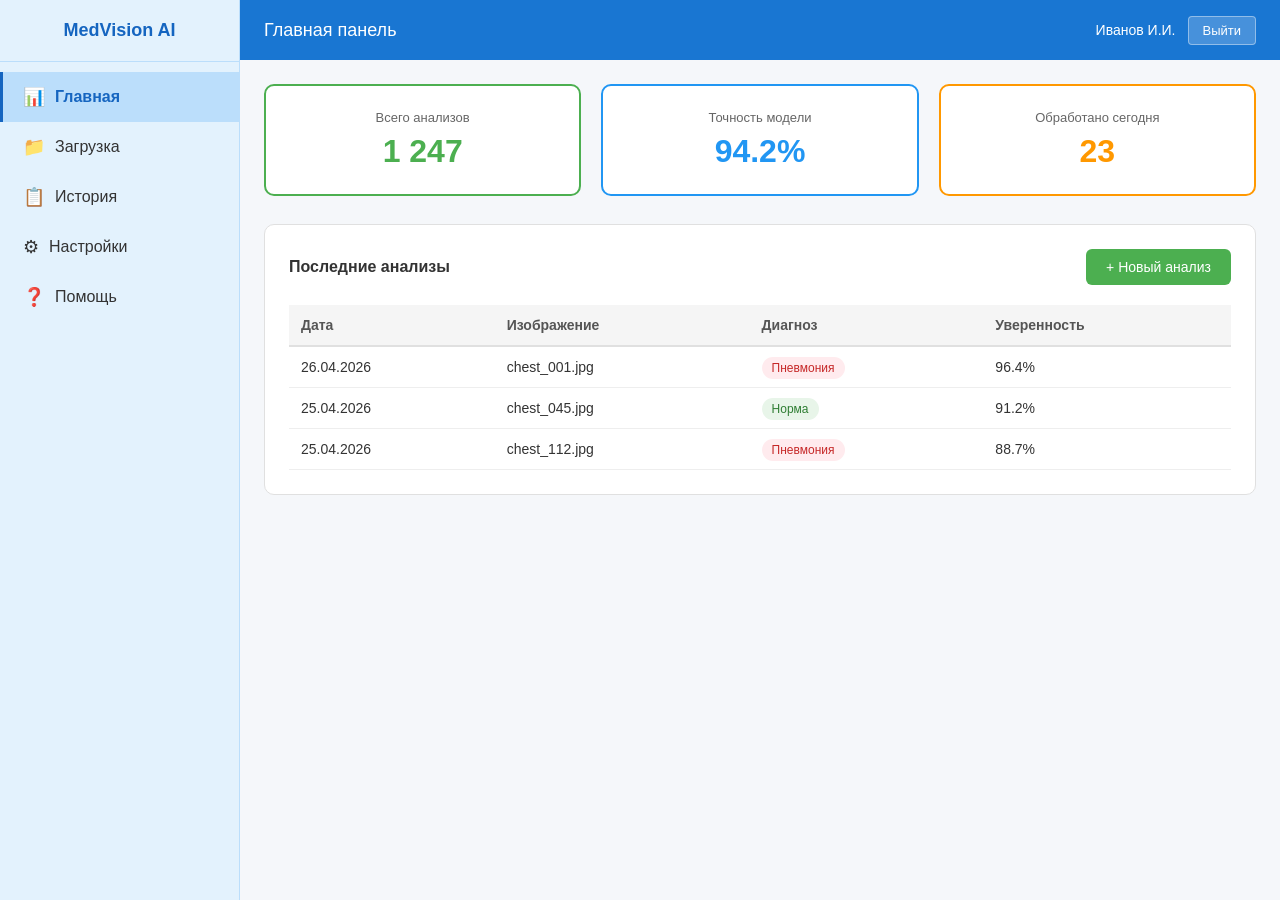
==== medpractice/index.html @ 5f72c144 "first commit" ====
<!DOCTYPE html>
<html lang="ru">
<head>
    <meta charset="UTF-8">
    <meta name="viewport" content="width=device-width, initial-scale=1.0">
    <title>MedVision AI — Классификация рентген-снимков</title>
    <link rel="stylesheet" href="style.css">
</head>
<body>
    <div class="app">
        <!-- Боковое меню -->
        <aside class="sidebar">
            <div class="logo">MedVision AI</div>
            <nav class="nav">
                <a href="#" class="nav-item active" data-screen="dashboard">
                    <span class="icon">📊</span> Главная
                </a>
                <a href="#" class="nav-item" data-screen="upload">
                    <span class="icon">📁</span> Загрузка
                </a>
                <a href="#" class="nav-item" data-screen="history">
                    <span class="icon">📋</span> История
                </a>
                <a href="#" class="nav-item" data-screen="settings">
                    <span class="icon">⚙</span> Настройки
                </a>
                <a href="#" class="nav-item" data-screen="help">
                    <span class="icon">❓</span> Помощь
                </a>
            </nav>
        </aside>

        <!-- Основной контент -->
        <main class="main">
            <!-- Шапка -->
            <header class="header">
                <h1 id="page-title">Главная панель</h1>
                <div class="user-menu">
                    <span>Иванов И.И.</span>
                    <button class="btn-logout">Выйти</button>
                </div>
            </header>

            <!-- Экраны -->
            <div class="content">
                
                <!-- ЭКРАН 1: ГЛАВНАЯ -->
                <div class="screen active" id="screen-dashboard">
                    <div class="stats-grid">
                        <div class="stat-card green">
                            <div class="stat-label">Всего анализов</div>
                            <div class="stat-value">1 247</div>
                        </div>
                        <div class="stat-card blue">
                            <div class="stat-label">Точность модели</div>
                            <div class="stat-value">94.2%</div>
                        </div>
                        <div class="stat-card orange">
                            <div class="stat-label">Обработано сегодня</div>
                            <div class="stat-value">23</div>
                        </div>
                    </div>

                    <div class="section">
                        <div class="section-header">
                            <h2>Последние анализы</h2>
                            <button class="btn btn-primary" onclick="showScreen('upload')">+ Новый анализ</button>
                        </div>
                        <table class="data-table">
                            <thead>
                                <tr>
                                    <th>Дата</th>
                                    <th>Изображение</th>
                                    <th>Диагноз</th>
                                    <th>Уверенность</th>
                                </tr>
                            </thead>
                            <tbody>
                                <tr>
                                    <td>26.04.2026</td>
                                    <td>chest_001.jpg</td>
                                    <td><span class="badge red">Пневмония</span></td>
                                    <td>96.4%</td>
                                </tr>
                                <tr>
                                    <td>25.04.2026</td>
                                    <td>chest_045.jpg</td>
                                    <td><span class="badge green">Норма</span></td>
                                    <td>91.2%</td>
                                </tr>
                                <tr>
                                    <td>25.04.2026</td>
                                    <td>chest_112.jpg</td>
                                    <td><span class="badge red">Пневмония</span></td>
                                    <td>88.7%</td>
                                </tr>
                            </tbody>
                        </table>
                    </div>
                </div>

                <!-- ЭКРАН 2: ЗАГРУЗКА -->
                <div class="screen" id="screen-upload">
                    <div class="upload-zone" id="upload-zone">
                        <div class="upload-icon">📤</div>
                        <div class="upload-text">Перетащите сюда изображение</div>
                        <div class="upload-subtext">или нажмите для выбора файла</div>
                        <div class="upload-formats">Поддерживаемые форматы: PNG, JPEG, DICOM</div>
                        <input type="file" id="file-input" accept=".png,.jpg,.jpeg,.dcm" hidden>
                    </div>

                    <div class="file-info" id="file-info" style="display: none;">
                        <h3>Выбранный файл:</h3>
                        <div class="file-name" id="file-name">—</div>
                        <div class="file-meta" id="file-meta">—</div>
                        <div class="progress-bar">
                            <div class="progress-fill" id="progress-fill" style="width: 0%"></div>
                            <span class="progress-text" id="progress-text">Загрузка... 0%</span>
                        </div>
                    </div>

                    <div class="actions" id="upload-actions" style="display: none;">
                        <button class="btn btn-primary" onclick="analyze()">Анализировать</button>
                        <button class="btn btn-secondary" onclick="resetUpload()">Отмена</button>
                    </div>
                </div>

                <!-- ЭКРАН 3: РЕЗУЛЬТАТЫ -->
                <div class="screen" id="screen-results">
                    <div class="results-grid">
                        <div class="image-preview">
                            <div class="preview-label">Исходное изображение</div>
                            <div class="preview-box">
                                <div class="placeholder-img">🖼</div>
                                <span>chest_xray_001.png</span>
                            </div>
                        </div>
                        <div class="image-preview">
                            <div class="preview-label">Grad-CAM Heatmap</div>
                            <div class="preview-box heatmap">
                                <div class="placeholder-img">🔥</div>
                                <span>Область внимания модели</span>
                            </div>
                        </div>
                    </div>

                    <div class="results-panel">
                        <h3>Результаты классификации</h3>
                        <div class="result-item">
                            <span class="result-label">Пневмония</span>
                            <span class="result-value red">96.4%</span>
                            <div class="result-bar"><div class="result-fill red" style="width: 96.4%"></div></div>
                        </div>
                        <div class="result-item">
                            <span class="result-label">Норма</span>
                            <span class="result-value green">2.8%</span>
                            <div class="result-bar"><div class="result-fill green" style="width: 2.8%"></div></div>
                        </div>
                        <div class="result-item">
                            <span class="result-label">Другая патология</span>
                            <span class="result-value orange">0.8%</span>
                            <div class="result-bar"><div class="result-fill orange" style="width: 0.8%"></div></div>
                        </div>
                    </div>

                    <div class="diagnosis-row">
                        <div class="diagnosis-badge red">
                            ⚠ Диагноз: Пневмония
                        </div>
                        <button class="btn btn-blue">💾 Экспорт PDF</button>
                    </div>
                </div>

                <!-- ЭКРАН 4: ИСТОРИЯ -->
                <div class="screen" id="screen-history">
                    <div class="section-header">
                        <h2>История анализов</h2>
                        <input type="text" class="search-input" placeholder="Поиск по дате...">
                    </div>
                    <table class="data-table">
                        <thead>
                            <tr>
                                <th>ID</th>
                                <th>Дата</th>
                                <th>Файл</th>
                                <th>Диагноз</th>
                                <th>Уверенность</th>
                                <th>Действия</th>
                            </tr>
                        </thead>
                        <tbody>
                            <tr>
                                <td>001</td>
                                <td>26.04.26</td>
                                <td>chest_001.png</td>
                                <td><span class="badge red">Пневмония</span></td>
                                <td>96.4%</td>
                                <td><button class="btn-icon" onclick="showScreen('results')">👁</button> <button class="btn-icon">💾</button></td>
                            </tr>
                            <tr>
                                <td>002</td>
                                <td>25.04.26</td>
                                <td>chest_045.png</td>
                                <td><span class="badge green">Норма</span></td>
                                <td>91.2%</td>
                                <td><button class="btn-icon" onclick="showScreen('results')">👁</button> <button class="btn-icon">💾</button></td>
                            </tr>
                            <tr>
                                <td>003</td>
                                <td>25.04.26</td>
                                <td>chest_112.png</td>
                                <td><span class="badge red">Пневмония</span></td>
                                <td>88.7%</td>
                                <td><button class="btn-icon" onclick="showScreen('results')">👁</button> <button class="btn-icon">💾</button></td>
                            </tr>
                            <tr>
                                <td>004</td>
                                <td>24.04.26</td>
                                <td>chest_089.png</td>
                                <td><span class="badge green">Норма</span></td>
                                <td>95.1%</td>
                                <td><button class="btn-icon" onclick="showScreen('results')">👁</button> <button class="btn-icon">💾</button></td>
                            </tr>
                            <tr>
                                <td>005</td>
                                <td>23.04.26</td>
                                <td>chest_203.png</td>
                                <td><span class="badge orange">Другая</span></td>
                                <td>82.3%</td>
                                <td><button class="btn-icon" onclick="showScreen('results')">👁</button> <button class="btn-icon">💾</button></td>
                            </tr>
                        </tbody>
                    </table>
                    <div class="pagination">
                        <a href="#">&lt;</a>
                        <a href="#" class="active">1</a>
                        <a href="#">2</a>
                        <a href="#">3</a>
                        <span>...</span>
                        <a href="#">12</a>
                        <a href="#">&gt;</a>
                    </div>
                </div>

                <!-- ЭКРАН 5: НАСТРОЙКИ -->
                <div class="screen" id="screen-settings">
                    <div class="settings-section">
                        <h3>Модель классификации</h3>
                        <div class="setting-row">
                            <label>Архитектура:</label>
                            <select><option>DenseNet-121</option><option>ResNet-50</option><option>EfficientNet-B0</option></select>
                        </div>
                        <div class="setting-row">
                            <label>Порог уверенности:</label>
                            <input type="text" value="85%">
                        </div>
                        <div class="setting-row">
                            <label>Размер входа:</label>
                            <input type="text" value="224×224">
                        </div>
                    </div>

                    <div class="settings-section">
                        <h3>Предобработка</h3>
                        <div class="setting-row">
                            <label>Нормализация:</label>
                            <input type="text" value="ImageNet stats">
                        </div>
                        <div class="setting-row">
                            <label>Аугментация:</label>
                            <select><option>Включена</option><option>Отключена</option></select>
                        </div>
                        <div class="setting-row">
                            <label>Формат вывода:</label>
                            <select><option>PNG + JSON</option><option>PDF</option><option>DICOM SR</option></select>
                        </div>
                    </div>

                    <div class="settings-section">
                        <h3>Интерпретация</h3>
                        <div class="setting-row">
                            <label>Метод:</label>
                            <select><option>Grad-CAM</option><option>Grad-CAM++</option><option>LayerCAM</option></select>
                        </div>
                        <div class="setting-row">
                            <label>Прозрачность:</label>
                            <input type="text" value="70%">
                        </div>
                        <div class="setting-row">
                            <label>Цветовая схема:</label>
                            <select><option>Jet</option><option>Hot</option><option>Viridis</option></select>
                        </div>
                    </div>

                    <div class="actions">
                        <button class="btn btn-primary">💾 Сохранить</button>
                        <button class="btn btn-secondary">↺ По умолчанию</button>
                    </div>
                </div>

                <!-- ЭКРАН 6: ПОМОЩЬ -->
                <div class="screen" id="screen-help">
                    <div class="help-content">
                        <h2>Руководство пользователя</h2>
                        <div class="help-section">
                            <h3>Как загрузить изображение?</h3>
                            <p>Перейдите в раздел «Загрузка», перетащите файл в зону загрузки или нажмите на неё для выбора файла. Поддерживаются форматы PNG, JPEG и DICOM.</p>
                        </div>
                        <div class="help-section">
                            <h3>Как интерпретировать результаты?</h3>
                            <p>После анализа вы увидите исходное изображение и Grad-CAM heatmap. Цветные области на heatmap показывают, на какие участки снимка модель обратила внимание при принятии решения.</p>
                        </div>
                        <div class="help-section">
                            <h3>Как экспортировать отчёт?</h3>
                            <p>На экране результатов нажмите кнопку «Экспорт PDF». Отчёт будет сохранён в формате PDF и содержит изображение, heatmap и вероятности по всем классам.</p>
                        </div>
                    </div>
                </div>

            </div>
        </main>
    </div>

    <script src="script.js"></script>
</body>
</html>
---- medpractice/style.css ----
* {
    margin: 0;
    padding: 0;
    box-sizing: border-box;
}

body {
    font-family: 'Segoe UI', Tahoma, Geneva, Verdana, sans-serif;
    background: #f5f7fa;
    color: #333;
    overflow: hidden;
}

.app {
    display: flex;
    height: 100vh;
}

/* ===== БОКОВОЕ МЕНЮ ===== */
.sidebar {
    width: 240px;
    background: #E3F2FD;
    border-right: 1px solid #BBDEFB;
    display: flex;
    flex-direction: column;
    flex-shrink: 0;
}

.logo {
    padding: 20px;
    font-size: 18px;
    font-weight: bold;
    color: #1565C0;
    border-bottom: 1px solid #BBDEFB;
    text-align: center;
}

.nav {
    padding: 10px 0;
    display: flex;
    flex-direction: column;
}

.nav-item {
    padding: 14px 20px;
    color: #333;
    text-decoration: none;
    display: flex;
    align-items: center;
    gap: 10px;
    transition: all 0.2s;
    border-left: 3px solid transparent;
}

.nav-item:hover {
    background: #BBDEFB;
}

.nav-item.active {
    background: #BBDEFB;
    color: #1565C0;
    font-weight: bold;
    border-left-color: #1565C0;
}

.icon {
    font-size: 18px;
}

/* ===== ОСНОВНОЙ КОНТЕНТ ===== */
.main {
    flex: 1;
    display: flex;
    flex-direction: column;
    overflow: hidden;
}

.header {
    height: 60px;
    background: #1976D2;
    color: white;
    display: flex;
    align-items: center;
    justify-content: space-between;
    padding: 0 24px;
    flex-shrink: 0;
}

.header h1 {
    font-size: 18px;
    font-weight: 500;
}

.user-menu {
    display: flex;
    align-items: center;
    gap: 12px;
    font-size: 14px;
}

.btn-logout {
    background: rgba(255,255,255,0.2);
    border: 1px solid rgba(255,255,255,0.4);
    color: white;
    padding: 6px 14px;
    border-radius: 4px;
    cursor: pointer;
    font-size: 13px;
}

.btn-logout:hover {
    background: rgba(255,255,255,0.3);
}

/* ===== КОНТЕНТ ===== */
.content {
    flex: 1;
    overflow-y: auto;
    padding: 24px;
}

.screen {
    display: none;
    animation: fadeIn 0.3s ease;
}

.screen.active {
    display: block;
}

@keyframes fadeIn {
    from { opacity: 0; transform: translateY(10px); }
    to { opacity: 1; transform: translateY(0); }
}

/* ===== СТАТИСТИКА ===== */
.stats-grid {
    display: grid;
    grid-template-columns: repeat(auto-fit, minmax(200px, 1fr));
    gap: 20px;
    margin-bottom: 28px;
}

.stat-card {
    background: white;
    border-radius: 10px;
    padding: 24px;
    border: 2px solid;
    text-align: center;
}

.stat-card.green { border-color: #4CAF50; }
.stat-card.blue { border-color: #2196F3; }
.stat-card.orange { border-color: #FF9800; }

.stat-label {
    font-size: 13px;
    color: #666;
    margin-bottom: 8px;
}

.stat-value {
    font-size: 32px;
    font-weight: bold;
}

.stat-card.green .stat-value { color: #4CAF50; }
.stat-card.blue .stat-value { color: #2196F3; }
.stat-card.orange .stat-value { color: #FF9800; }

/* ===== СЕКЦИИ ===== */
.section {
    background: white;
    border-radius: 10px;
    padding: 24px;
    border: 1px solid #e0e0e0;
}

.section-header {
    display: flex;
    justify-content: space-between;
    align-items: center;
    margin-bottom: 20px;
}

.section-header h2 {
    font-size: 16px;
    font-weight: 600;
}

/* ===== КНОПКИ ===== */
.btn {
    padding: 10px 20px;
    border-radius: 6px;
    border: none;
    cursor: pointer;
    font-size: 14px;
    font-weight: 500;
    transition: all 0.2s;
}

.btn-primary {
    background: #4CAF50;
    color: white;
}

.btn-primary:hover {
    background: #43A047;
}

.btn-secondary {
    background: #e0e0e0;
    color: #555;
    border: 1px solid #ccc;
}

.btn-secondary:hover {
    background: #d5d5d5;
}

.btn-blue {
    background: #2196F3;
    color: white;
}

.btn-blue:hover {
    background: #1E88E5;
}

.btn-icon {
    background: none;
    border: none;
    cursor: pointer;
    font-size: 16px;
    padding: 4px;
}

/* ===== ТАБЛИЦЫ ===== */
.data-table {
    width: 100%;
    border-collapse: collapse;
    font-size: 14px;
}

.data-table th {
    text-align: left;
    padding: 12px;
    background: #f5f5f5;
    font-weight: 600;
    color: #555;
    border-bottom: 2px solid #e0e0e0;
}

.data-table td {
    padding: 12px;
    border-bottom: 1px solid #eee;
}

.data-table tr:hover {
    background: #fafafa;
}

.badge {
    padding: 4px 10px;
    border-radius: 12px;
    font-size: 12px;
    font-weight: 500;
}

.badge.green { background: #E8F5E9; color: #2E7D32; }
.badge.red { background: #FFEBEE; color: #C62828; }
.badge.orange { background: #FFF3E0; color: #E65100; }

/* ===== ЗАГРУЗКА ===== */
.upload-zone {
    border: 2px dashed #4CAF50;
    border-radius: 12px;
    padding: 60px 40px;
    text-align: center;
    background: #E8F5E9;
    cursor: pointer;
    transition: all 0.2s;
    margin-bottom: 24px;
}

.upload-zone:hover {
    background: #C8E6C9;
    border-color: #388E3C;
}

.upload-zone.dragover {
    background: #A5D6A7;
    border-color: #2E7D32;
}

.upload-icon {
    font-size: 48px;
    margin-bottom: 12px;
}

.upload-text {
    font-size: 16px;
    color: #2E7D32;
    font-weight: 500;
    margin-bottom: 6px;
}

.upload-subtext {
    font-size: 14px;
    color: #666;
    margin-bottom: 8px;
}

.upload-formats {
    font-size: 12px;
    color: #999;
}

.file-info {
    background: white;
    border-radius: 10px;
    padding: 20px;
    border: 1px solid #e0e0e0;
    margin-bottom: 20px;
}

.file-info h3 {
    font-size: 14px;
    margin-bottom: 10px;
}

.file-name {
    color: #1976D2;
    font-weight: 500;
    margin-bottom: 6px;
}

.file-meta {
    font-size: 13px;
    color: #666;
    margin-bottom: 12px;
}

.progress-bar {
    height: 24px;
    background: #e0e0e0;
    border-radius: 12px;
    overflow: hidden;
    position: relative;
}

.progress-fill {
    height: 100%;
    background: #4CAF50;
    border-radius: 12px;
    transition: width 0.3s;
}

.progress-text {
    position: absolute;
    top: 50%;
    left: 50%;
    transform: translate(-50%, -50%);
    font-size: 12px;
    font-weight: bold;
    color: white;
}

.actions {
    display: flex;
    gap: 12px;
}

/* ===== РЕЗУЛЬТАТЫ ===== */
.results-grid {
    display: grid;
    grid-template-columns: 1fr 1fr;
    gap: 20px;
    margin-bottom: 24px;
}

.image-preview {
    background: white;
    border-radius: 10px;
    padding: 16px;
    border: 1px solid #e0e0e0;
}

.preview-label {
    font-size: 13px;
    color: #666;
    margin-bottom: 12px;
    text-align: center;
}

.preview-box {
    height: 280px;
    background: #f5f5f5;
    border-radius: 8px;
    display: flex;
    flex-direction: column;
    align-items: center;
    justify-content: center;
    color: #bbb;
    gap: 8px;
}

.preview-box.heatmap {
    background: linear-gradient(135deg, #fff3e0 0%, #ffccbc 100%);
}

.placeholder-img {
    font-size: 64px;
}

.results-panel {
    background: white;
    border-radius: 10px;
    padding: 24px;
    border: 1px solid #e0e0e0;
    margin-bottom: 20px;
}

.results-panel h3 {
    font-size: 16px;
    margin-bottom: 20px;
}

.result-item {
    display: grid;
    grid-template-columns: 1fr auto 200px;
    align-items: center;
    gap: 16px;
    padding: 12px 0;
    border-bottom: 1px solid #f0f0f0;
}

.result-label {
    font-size: 14px;
}

.result-value {
    font-size: 14px;
    font-weight: bold;
}

.result-value.red { color: #F44336; }
.result-value.green { color: #4CAF50; }
.result-value.orange { color: #FF9800; }

.result-bar {
    height: 8px;
    background: #e0e0e0;
    border-radius: 4px;
    overflow: hidden;
}

.result-fill {
    height: 100%;
    border-radius: 4px;
}

.result-fill.red { background: #F44336; }
.result-fill.green { background: #4CAF50; }
.result-fill.orange { background: #FF9800; }

.diagnosis-row {
    display: flex;
    gap: 16px;
    align-items: center;
}

.diagnosis-badge {
    padding: 14px 24px;
    border-radius: 8px;
    font-weight: bold;
    font-size: 15px;
}

.diagnosis-badge.red {
    background: #FFEBEE;
    color: #C62828;
    border: 2px solid #F44336;
}

/* ===== ИСТОРИЯ ===== */
.search-input {
    padding: 8px 14px;
    border: 1px solid #ccc;
    border-radius: 6px;
    font-size: 14px;
    width: 240px;
}

.pagination {
    display: flex;
    justify-content: center;
    gap: 8px;
    margin-top: 20px;
    align-items: center;
}

.pagination a {
    padding: 6px 12px;
    text-decoration: none;
    color: #555;
    border-radius: 4px;
    font-size: 14px;
}

.pagination a:hover {
    background: #e3f2fd;
}

.pagination a.active {
    background: #1976D2;
    color: white;
}

.pagination span {
    color: #999;
}

/* ===== НАСТРОЙКИ ===== */
.settings-section {
    background: white;
    border-radius: 10px;
    padding: 24px;
    border: 1px solid #e0e0e0;
    margin-bottom: 20px;
}

.settings-section h3 {
    font-size: 15px;
    margin-bottom: 16px;
    color: #333;
}

.setting-row {
    display: flex;
    align-items: center;
    gap: 16px;
    padding: 10px 0;
    border-bottom: 1px solid #f5f5f5;
}

.setting-row label {
    width: 160px;
    font-size: 14px;
    color: #555;
}

.setting-row input,
.setting-row select {
    flex: 1;
    max-width: 300px;
    padding: 8px 12px;
    border: 1px solid #ccc;
    border-radius: 6px;
    font-size: 14px;
    color: #1976D2;
}

/* ===== ПОМОЩЬ ===== */
.help-content {
    max-width: 800px;
}

.help-content h2 {
    margin-bottom: 24px;
}

.help-section {
    background: white;
    border-radius: 10px;
    padding: 20px;
    border: 1px solid #e0e0e0;
    margin-bottom: 16px;
}

.help-section h3 {
    font-size: 15px;
    margin-bottom: 10px;
    color: #1976D2;
}

.help-section p {
    font-size: 14px;
    line-height: 1.6;
    color: #555;
}

/* ===== АДАПТИВНОСТЬ ===== */
@media (max-width: 768px) {
    .sidebar {
        width: 60px;
    }
    .logo { font-size: 12px; padding: 10px 4px; }
    .nav-item span:not(.icon) { display: none; }
    .results-grid { grid-template-columns: 1fr; }
    .stats-grid { grid-template-columns: 1fr; }
}
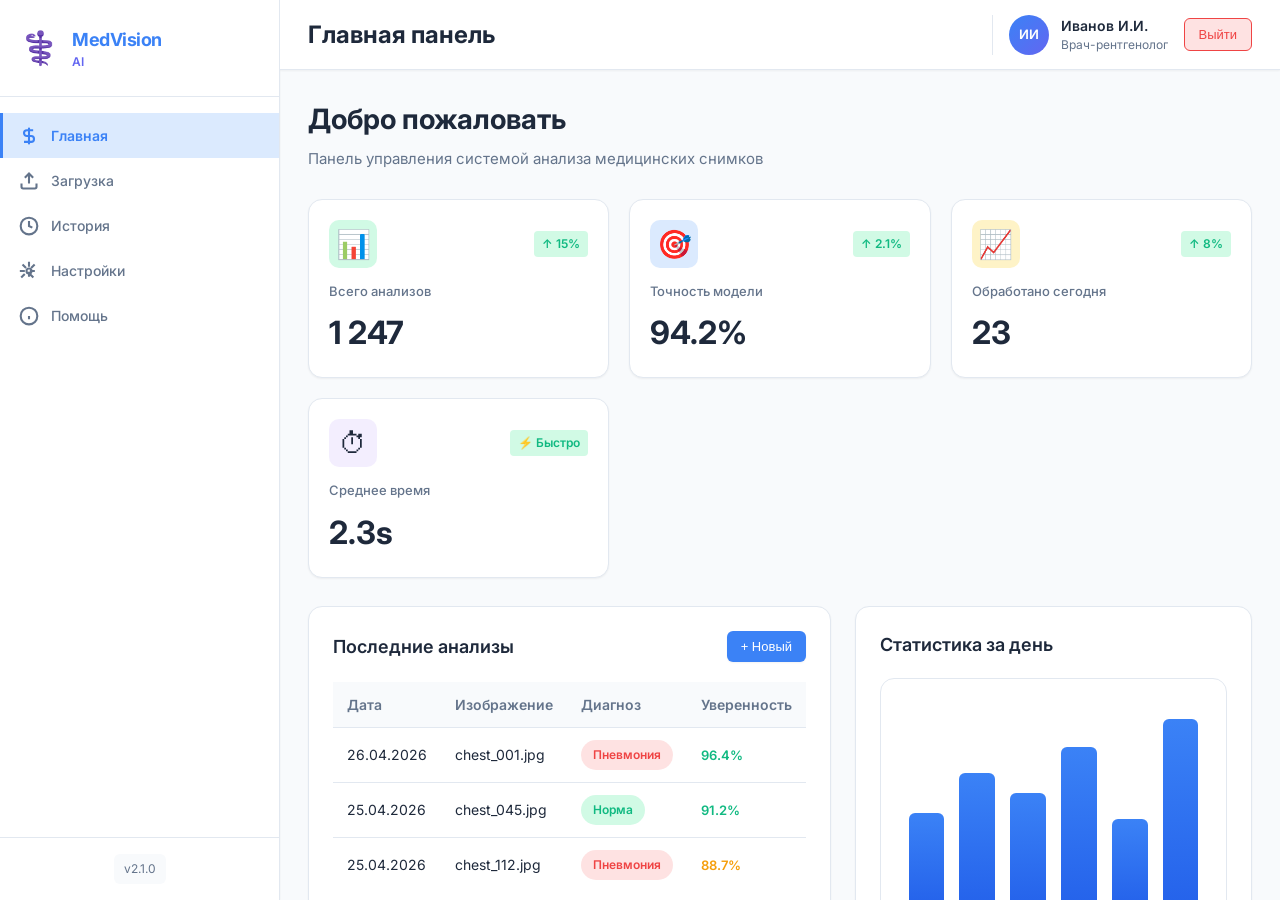
==== commit b3f22f06: "new file:   .vscode/settings.json 	modified:   medpractice/index.html 	modified:   medpractice/scrip" ====
--- a/medpractice/index.html
+++ b/medpractice/index.html
@@ -4,39 +4,80 @@
     <meta charset="UTF-8">
     <meta name="viewport" content="width=device-width, initial-scale=1.0">
     <title>MedVision AI — Классификация рентген-снимков</title>
+    <link rel="preconnect" href="https://fonts.googleapis.com">
+    <link rel="preconnect" href="https://fonts.gstatic.com" crossorigin>
+    <link href="https://fonts.googleapis.com/css2?family=Inter:wght@400;500;600;700;800&display=swap" rel="stylesheet">
     <link rel="stylesheet" href="style.css">
 </head>
 <body>
     <div class="app">
         <!-- Боковое меню -->
         <aside class="sidebar">
-            <div class="logo">MedVision AI</div>
+            <div class="logo-container">
+                <div class="logo-icon">⚕️</div>
+                <div class="logo-text">
+                    <div class="logo">MedVision</div>
+                    <div class="logo-sub">AI</div>
+                </div>
+            </div>
             <nav class="nav">
                 <a href="#" class="nav-item active" data-screen="dashboard">
-                    <span class="icon">📊</span> Главная
+                    <svg class="nav-icon" viewBox="0 0 24 24" fill="none" stroke="currentColor" stroke-width="2">
+                        <line x1="12" y1="2" x2="12" y2="22"></line>
+                        <path d="M17 5H9.5a3.5 3.5 0 0 0 0 7h5a3.5 3.5 0 0 1 0 7H6"></path>
+                    </svg>
+                    <span>Главная</span>
                 </a>
                 <a href="#" class="nav-item" data-screen="upload">
-                    <span class="icon">📁</span> Загрузка
+                    <svg class="nav-icon" viewBox="0 0 24 24" fill="none" stroke="currentColor" stroke-width="2">
+                        <path d="M21 15v4a2 2 0 0 1-2 2H5a2 2 0 0 1-2-2v-4"></path>
+                        <polyline points="17 8 12 3 7 8"></polyline>
+                        <line x1="12" y1="3" x2="12" y2="15"></line>
+                    </svg>
+                    <span>Загрузка</span>
                 </a>
                 <a href="#" class="nav-item" data-screen="history">
-                    <span class="icon">📋</span> История
+                    <svg class="nav-icon" viewBox="0 0 24 24" fill="none" stroke="currentColor" stroke-width="2">
+                        <circle cx="12" cy="12" r="10"></circle>
+                        <polyline points="12 6 12 12 16 14"></polyline>
+                    </svg>
+                    <span>История</span>
                 </a>
                 <a href="#" class="nav-item" data-screen="settings">
-                    <span class="icon">⚙</span> Настройки
+                    <svg class="nav-icon" viewBox="0 0 24 24" fill="none" stroke="currentColor" stroke-width="2">
+                        <circle cx="12" cy="12" r="3"></circle>
+                        <path d="M12 1v6m0 6v6M4.22 4.22l4.24 4.24m6.08 0l4.24-4.24M1 12h6m6 0h6m-1.78 7.78l-4.24-4.24m-6.08 0l-4.24 4.24"></path>
+                    </svg>
+                    <span>Настройки</span>
                 </a>
                 <a href="#" class="nav-item" data-screen="help">
-                    <span class="icon">❓</span> Помощь
+                    <svg class="nav-icon" viewBox="0 0 24 24" fill="none" stroke="currentColor" stroke-width="2">
+                        <circle cx="12" cy="12" r="10"></circle>
+                        <path d="M12 16v-4m0-4h.01"></path>
+                    </svg>
+                    <span>Помощь</span>
                 </a>
             </nav>
+            <div class="nav-footer">
+                <div class="app-version">v2.1.0</div>
+            </div>
         </aside>
 
         <!-- Основной контент -->
         <main class="main">
             <!-- Шапка -->
             <header class="header">
-                <h1 id="page-title">Главная панель</h1>
+                <div class="header-content">
+                    <h1 id="page-title">Главная панель</h1>
+                </div>
                 <div class="user-menu">
-                    <span>Иванов И.И.</span>
+                    <div class="user-info">
+                        <div class="user-avatar">ИИ</div>
+                        <div class="user-details">
+                            <div class="user-name">Иванов И.И.</div>
+                            <div class="user-role">Врач-рентгенолог</div>
+                        </div>
+                    </div>
                     <button class="btn-logout">Выйти</button>
                 </div>
             </header>
@@ -46,87 +87,151 @@
                 
                 <!-- ЭКРАН 1: ГЛАВНАЯ -->
                 <div class="screen active" id="screen-dashboard">
+                    <div class="dashboard-header">
+                        <h2>Добро пожаловать</h2>
+                        <p class="dashboard-subtitle">Панель управления системой анализа медицинских снимков</p>
+                    </div>
+
                     <div class="stats-grid">
-                        <div class="stat-card green">
+                        <div class="stat-card">
+                            <div class="stat-card-top">
+                                <div class="stat-icon stat-icon-green">📊</div>
+                                <span class="stat-trend">↑ 15%</span>
+                            </div>
                             <div class="stat-label">Всего анализов</div>
                             <div class="stat-value">1 247</div>
                         </div>
-                        <div class="stat-card blue">
+                        <div class="stat-card">
+                            <div class="stat-card-top">
+                                <div class="stat-icon stat-icon-blue">🎯</div>
+                                <span class="stat-trend">↑ 2.1%</span>
+                            </div>
                             <div class="stat-label">Точность модели</div>
                             <div class="stat-value">94.2%</div>
                         </div>
-                        <div class="stat-card orange">
+                        <div class="stat-card">
+                            <div class="stat-card-top">
+                                <div class="stat-icon stat-icon-orange">📈</div>
+                                <span class="stat-trend">↑ 8%</span>
+                            </div>
                             <div class="stat-label">Обработано сегодня</div>
                             <div class="stat-value">23</div>
                         </div>
-                    </div>
-
-                    <div class="section">
-                        <div class="section-header">
-                            <h2>Последние анализы</h2>
-                            <button class="btn btn-primary" onclick="showScreen('upload')">+ Новый анализ</button>
-                        </div>
-                        <table class="data-table">
-                            <thead>
-                                <tr>
-                                    <th>Дата</th>
-                                    <th>Изображение</th>
-                                    <th>Диагноз</th>
-                                    <th>Уверенность</th>
-                                </tr>
-                            </thead>
-                            <tbody>
-                                <tr>
-                                    <td>26.04.2026</td>
-                                    <td>chest_001.jpg</td>
-                                    <td><span class="badge red">Пневмония</span></td>
-                                    <td>96.4%</td>
-                                </tr>
-                                <tr>
-                                    <td>25.04.2026</td>
-                                    <td>chest_045.jpg</td>
-                                    <td><span class="badge green">Норма</span></td>
-                                    <td>91.2%</td>
-                                </tr>
-                                <tr>
-                                    <td>25.04.2026</td>
-                                    <td>chest_112.jpg</td>
-                                    <td><span class="badge red">Пневмония</span></td>
-                                    <td>88.7%</td>
-                                </tr>
-                            </tbody>
-                        </table>
+                        <div class="stat-card">
+                            <div class="stat-card-top">
+                                <div class="stat-icon stat-icon-purple">⏱</div>
+                                <span class="stat-trend">⚡ Быстро</span>
+                            </div>
+                            <div class="stat-label">Среднее время</div>
+                            <div class="stat-value">2.3s</div>
+                        </div>
+                    </div>
+
+                    <div class="dashboard-grid">
+                        <div class="section">
+                            <div class="section-header">
+                                <h3>Последние анализы</h3>
+                                <button class="btn btn-primary btn-small" onclick="showScreen('upload')">+ Новый</button>
+                            </div>
+                            <table class="data-table">
+                                <thead>
+                                    <tr>
+                                        <th>Дата</th>
+                                        <th>Изображение</th>
+                                        <th>Диагноз</th>
+                                        <th>Уверенность</th>
+                                    </tr>
+                                </thead>
+                                <tbody>
+                                    <tr>
+                                        <td>26.04.2026</td>
+                                        <td>chest_001.jpg</td>
+                                        <td><span class="badge badge-error">Пневмония</span></td>
+                                        <td><span class="confidence high">96.4%</span></td>
+                                    </tr>
+                                    <tr>
+                                        <td>25.04.2026</td>
+                                        <td>chest_045.jpg</td>
+                                        <td><span class="badge badge-success">Норма</span></td>
+                                        <td><span class="confidence high">91.2%</span></td>
+                                    </tr>
+                                    <tr>
+                                        <td>25.04.2026</td>
+                                        <td>chest_112.jpg</td>
+                                        <td><span class="badge badge-error">Пневмония</span></td>
+                                        <td><span class="confidence medium">88.7%</span></td>
+                                    </tr>
+                                </tbody>
+                            </table>
+                        </div>
+
+                        <div class="section">
+                            <div class="section-header">
+                                <h3>Статистика за день</h3>
+                            </div>
+                            <div class="chart-placeholder">
+                                <div class="chart-bars">
+                                    <div class="chart-bar" style="height: 45%"></div>
+                                    <div class="chart-bar" style="height: 65%"></div>
+                                    <div class="chart-bar" style="height: 55%"></div>
+                                    <div class="chart-bar" style="height: 78%"></div>
+                                    <div class="chart-bar" style="height: 42%"></div>
+                                    <div class="chart-bar" style="height: 92%"></div>
+                                </div>
+                                <div class="chart-labels">
+                                    <span>Пн</span><span>Вт</span><span>Ср</span><span>Чт</span><span>Пт</span><span>Сб</span>
+                                </div>
+                            </div>
+                        </div>
                     </div>
                 </div>
 
                 <!-- ЭКРАН 2: ЗАГРУЗКА -->
                 <div class="screen" id="screen-upload">
-                    <div class="upload-zone" id="upload-zone">
-                        <div class="upload-icon">📤</div>
-                        <div class="upload-text">Перетащите сюда изображение</div>
-                        <div class="upload-subtext">или нажмите для выбора файла</div>
-                        <div class="upload-formats">Поддерживаемые форматы: PNG, JPEG, DICOM</div>
-                        <input type="file" id="file-input" accept=".png,.jpg,.jpeg,.dcm" hidden>
-                    </div>
-
-                    <div class="file-info" id="file-info" style="display: none;">
-                        <h3>Выбранный файл:</h3>
-                        <div class="file-name" id="file-name">—</div>
-                        <div class="file-meta" id="file-meta">—</div>
-                        <div class="progress-bar">
-                            <div class="progress-fill" id="progress-fill" style="width: 0%"></div>
+                    <div class="upload-container">
+                        <div class="upload-header">
+                            <h2>Загрузка медицинского снимка</h2>
+                            <p>Выберите изображение для анализа с помощью AI</p>
+                        </div>
+
+                        <div class="upload-zone" id="upload-zone">
+                            <div class="upload-animation">
+                                <div class="upload-icon">📤</div>
+                            </div>
+                            <div class="upload-text">Перетащите снимок сюда</div>
+                            <div class="upload-subtext">или нажмите для выбора файла</div>
+                            <div class="upload-formats">PNG • JPEG • DICOM — до 50MB</div>
+                            <input type="file" id="file-input" accept=".png,.jpg,.jpeg,.dcm" hidden>
+                        </div>
+
+                        <div class="file-info" id="file-info" style="display: none;">
+                            <div class="file-info-header">
+                                <div class="file-icon">🖼</div>
+                                <div class="file-details">
+                                    <div class="file-name" id="file-name">—</div>
+                                    <div class="file-meta" id="file-meta">—</div>
+                                </div>
+                            </div>
+                            <div class="progress-bar">
+                                <div class="progress-fill" id="progress-fill" style="width: 0%"></div>
+                            </div>
                             <span class="progress-text" id="progress-text">Загрузка... 0%</span>
                         </div>
-                    </div>
-
-                    <div class="actions" id="upload-actions" style="display: none;">
-                        <button class="btn btn-primary" onclick="analyze()">Анализировать</button>
-                        <button class="btn btn-secondary" onclick="resetUpload()">Отмена</button>
+
+                        <div class="actions" id="upload-actions" style="display: none;">
+                            <button class="btn btn-primary" onclick="analyze()">Анализировать</button>
+                            <button class="btn btn-secondary" onclick="resetUpload()">Отмена</button>
+                        </div>
                     </div>
                 </div>
 
                 <!-- ЭКРАН 3: РЕЗУЛЬТАТЫ -->
                 <div class="screen" id="screen-results">
+                    <div class="results-header">
+                        <h2>Результаты анализа</h2>
+                        <p id="results-time">Анализ выполнен в 2.34 секунды</p>
+                    </div>
+
                     <div class="results-grid">
                         <div class="image-preview">
                             <div class="preview-label">Исходное изображение</div>
@@ -136,38 +241,52 @@
                             </div>
                         </div>
                         <div class="image-preview">
-                            <div class="preview-label">Grad-CAM Heatmap</div>
+                            <div class="preview-label">Визуализация (Grad-CAM)</div>
                             <div class="preview-box heatmap">
                                 <div class="placeholder-img">🔥</div>
-                                <span>Область внимания модели</span>
-                            </div>
-                        </div>
-                    </div>
-
-                    <div class="results-panel">
-                        <h3>Результаты классификации</h3>
-                        <div class="result-item">
-                            <span class="result-label">Пневмония</span>
-                            <span class="result-value red">96.4%</span>
-                            <div class="result-bar"><div class="result-fill red" style="width: 96.4%"></div></div>
-                        </div>
-                        <div class="result-item">
-                            <span class="result-label">Норма</span>
-                            <span class="result-value green">2.8%</span>
-                            <div class="result-bar"><div class="result-fill green" style="width: 2.8%"></div></div>
-                        </div>
-                        <div class="result-item">
-                            <span class="result-label">Другая патология</span>
-                            <span class="result-value orange">0.8%</span>
-                            <div class="result-bar"><div class="result-fill orange" style="width: 0.8%"></div></div>
-                        </div>
-                    </div>
-
-                    <div class="diagnosis-row">
-                        <div class="diagnosis-badge red">
-                            ⚠ Диагноз: Пневмония
-                        </div>
-                        <button class="btn btn-blue">💾 Экспорт PDF</button>
+                                <span>Тепловая карта внимания</span>
+                            </div>
+                        </div>
+                    </div>
+
+                    <div class="results-main">
+                        <div class="results-panel">
+                            <h3>Классификация</h3>
+                            <div class="result-item">
+                                <span class="result-label">Пневмония</span>
+                                <span class="result-value result-value-high">96.4%</span>
+                                <div class="result-bar"><div class="result-fill result-fill-high" style="width: 96.4%"></div></div>
+                            </div>
+                            <div class="result-item">
+                                <span class="result-label">Норма</span>
+                                <span class="result-value result-value-low">2.8%</span>
+                                <div class="result-bar"><div class="result-fill result-fill-low" style="width: 2.8%"></div></div>
+                            </div>
+                            <div class="result-item">
+                                <span class="result-label">Другая патология</span>
+                                <span class="result-value result-value-low">0.8%</span>
+                                <div class="result-bar"><div class="result-fill result-fill-low" style="width: 0.8%"></div></div>
+                            </div>
+                        </div>
+
+                        <div class="diagnosis-section">
+                            <div class="diagnosis-badge diagnosis-badge-error">
+                                <div class="diagnosis-icon">⚠</div>
+                                <div class="diagnosis-text">
+                                    <div class="diagnosis-label">Предварительный диагноз</div>
+                                    <div class="diagnosis-value">Пневмония</div>
+                                </div>
+                            </div>
+                            <div class="diagnosis-info">
+                                <p><strong>Рекомендация:</strong> Требуется консультация врача-пульмонолога</p>
+                            </div>
+                        </div>
+                    </div>
+
+                    <div class="results-footer">
+                        <button class="btn btn-secondary">💾 Сохранить</button>
+                        <button class="btn btn-primary">📄 Экспорт PDF</button>
+                        <button class="btn btn-outline" onclick="showScreen('upload')">Новый анализ</button>
                     </div>
                 </div>
 
@@ -175,144 +294,186 @@
                 <div class="screen" id="screen-history">
                     <div class="section-header">
                         <h2>История анализов</h2>
-                        <input type="text" class="search-input" placeholder="Поиск по дате...">
-                    </div>
-                    <table class="data-table">
+                        <div class="search-container">
+                            <input type="text" class="search-input" placeholder="Поиск по дате или названию...">
+                        </div>
+                    </div>
+                    <table class="data-table data-table-full">
                         <thead>
                             <tr>
                                 <th>ID</th>
                                 <th>Дата</th>
                                 <th>Файл</th>
                                 <th>Диагноз</th>
-                                <th>Уверенность</th>
+                                <th>Точность</th>
                                 <th>Действия</th>
                             </tr>
                         </thead>
                         <tbody>
                             <tr>
-                                <td>001</td>
-                                <td>26.04.26</td>
+                                <td>#001</td>
+                                <td>26.04.26 14:23</td>
                                 <td>chest_001.png</td>
-                                <td><span class="badge red">Пневмония</span></td>
-                                <td>96.4%</td>
-                                <td><button class="btn-icon" onclick="showScreen('results')">👁</button> <button class="btn-icon">💾</button></td>
-                            </tr>
-                            <tr>
-                                <td>002</td>
-                                <td>25.04.26</td>
+                                <td><span class="badge badge-error">Пневмония</span></td>
+                                <td><span class="confidence high">96.4%</span></td>
+                                <td>
+                                    <button class="btn-action" onclick="showScreen('results')" title="Просмотр">👁</button>
+                                    <button class="btn-action" title="Скачать">💾</button>
+                                </td>
+                            </tr>
+                            <tr>
+                                <td>#002</td>
+                                <td>25.04.26 10:15</td>
                                 <td>chest_045.png</td>
-                                <td><span class="badge green">Норма</span></td>
-                                <td>91.2%</td>
-                                <td><button class="btn-icon" onclick="showScreen('results')">👁</button> <button class="btn-icon">💾</button></td>
-                            </tr>
-                            <tr>
-                                <td>003</td>
-                                <td>25.04.26</td>
+                                <td><span class="badge badge-success">Норма</span></td>
+                                <td><span class="confidence high">91.2%</span></td>
+                                <td>
+                                    <button class="btn-action" onclick="showScreen('results')" title="Просмотр">👁</button>
+                                    <button class="btn-action" title="Скачать">💾</button>
+                                </td>
+                            </tr>
+                            <tr>
+                                <td>#003</td>
+                                <td>25.04.26 09:47</td>
                                 <td>chest_112.png</td>
-                                <td><span class="badge red">Пневмония</span></td>
-                                <td>88.7%</td>
-                                <td><button class="btn-icon" onclick="showScreen('results')">👁</button> <button class="btn-icon">💾</button></td>
-                            </tr>
-                            <tr>
-                                <td>004</td>
-                                <td>24.04.26</td>
+                                <td><span class="badge badge-error">Пневмония</span></td>
+                                <td><span class="confidence medium">88.7%</span></td>
+                                <td>
+                                    <button class="btn-action" onclick="showScreen('results')" title="Просмотр">👁</button>
+                                    <button class="btn-action" title="Скачать">💾</button>
+                                </td>
+                            </tr>
+                            <tr>
+                                <td>#004</td>
+                                <td>24.04.26 16:34</td>
                                 <td>chest_089.png</td>
-                                <td><span class="badge green">Норма</span></td>
-                                <td>95.1%</td>
-                                <td><button class="btn-icon" onclick="showScreen('results')">👁</button> <button class="btn-icon">💾</button></td>
-                            </tr>
-                            <tr>
-                                <td>005</td>
-                                <td>23.04.26</td>
+                                <td><span class="badge badge-success">Норма</span></td>
+                                <td><span class="confidence high">95.1%</span></td>
+                                <td>
+                                    <button class="btn-action" onclick="showScreen('results')" title="Просмотр">👁</button>
+                                    <button class="btn-action" title="Скачать">💾</button>
+                                </td>
+                            </tr>
+                            <tr>
+                                <td>#005</td>
+                                <td>23.04.26 11:22</td>
                                 <td>chest_203.png</td>
-                                <td><span class="badge orange">Другая</span></td>
-                                <td>82.3%</td>
-                                <td><button class="btn-icon" onclick="showScreen('results')">👁</button> <button class="btn-icon">💾</button></td>
+                                <td><span class="badge badge-warning">Другое</span></td>
+                                <td><span class="confidence medium">82.3%</span></td>
+                                <td>
+                                    <button class="btn-action" onclick="showScreen('results')" title="Просмотр">👁</button>
+                                    <button class="btn-action" title="Скачать">💾</button>
+                                </td>
                             </tr>
                         </tbody>
                     </table>
                     <div class="pagination">
-                        <a href="#">&lt;</a>
-                        <a href="#" class="active">1</a>
-                        <a href="#">2</a>
-                        <a href="#">3</a>
-                        <span>...</span>
-                        <a href="#">12</a>
-                        <a href="#">&gt;</a>
+                        <button class="btn-page">&lt;</button>
+                        <button class="btn-page active">1</button>
+                        <button class="btn-page">2</button>
+                        <button class="btn-page">3</button>
+                        <span class="pagination-dots">...</span>
+                        <button class="btn-page">12</button>
+                        <button class="btn-page">&gt;</button>
                     </div>
                 </div>
 
                 <!-- ЭКРАН 5: НАСТРОЙКИ -->
                 <div class="screen" id="screen-settings">
-                    <div class="settings-section">
-                        <h3>Модель классификации</h3>
-                        <div class="setting-row">
-                            <label>Архитектура:</label>
-                            <select><option>DenseNet-121</option><option>ResNet-50</option><option>EfficientNet-B0</option></select>
-                        </div>
-                        <div class="setting-row">
-                            <label>Порог уверенности:</label>
-                            <input type="text" value="85%">
-                        </div>
-                        <div class="setting-row">
-                            <label>Размер входа:</label>
-                            <input type="text" value="224×224">
-                        </div>
-                    </div>
-
-                    <div class="settings-section">
-                        <h3>Предобработка</h3>
-                        <div class="setting-row">
-                            <label>Нормализация:</label>
-                            <input type="text" value="ImageNet stats">
-                        </div>
-                        <div class="setting-row">
-                            <label>Аугментация:</label>
-                            <select><option>Включена</option><option>Отключена</option></select>
-                        </div>
-                        <div class="setting-row">
-                            <label>Формат вывода:</label>
-                            <select><option>PNG + JSON</option><option>PDF</option><option>DICOM SR</option></select>
-                        </div>
-                    </div>
-
-                    <div class="settings-section">
-                        <h3>Интерпретация</h3>
-                        <div class="setting-row">
-                            <label>Метод:</label>
-                            <select><option>Grad-CAM</option><option>Grad-CAM++</option><option>LayerCAM</option></select>
-                        </div>
-                        <div class="setting-row">
-                            <label>Прозрачность:</label>
-                            <input type="text" value="70%">
-                        </div>
-                        <div class="setting-row">
-                            <label>Цветовая схема:</label>
-                            <select><option>Jet</option><option>Hot</option><option>Viridis</option></select>
+                    <div class="settings-header">
+                        <h2>Параметры системы</h2>
+                        <p>Настройка модели и параметров обработки</p>
+                    </div>
+
+                    <div class="settings-grid">
+                        <div class="settings-section">
+                            <div class="settings-title">
+                                <h3>🧠 Модель классификации</h3>
+                            </div>
+                            <div class="setting-row">
+                                <label>Архитектура:</label>
+                                <select><option>DenseNet-121</option><option>ResNet-50</option><option>EfficientNet-B0</option></select>
+                            </div>
+                            <div class="setting-row">
+                                <label>Порог уверенности:</label>
+                                <input type="text" value="85%">
+                            </div>
+                            <div class="setting-row">
+                                <label>Размер входа:</label>
+                                <input type="text" value="224×224">
+                            </div>
+                        </div>
+
+                        <div class="settings-section">
+                            <div class="settings-title">
+                                <h3>⚙ Предобработка</h3>
+                            </div>
+                            <div class="setting-row">
+                                <label>Нормализация:</label>
+                                <input type="text" value="ImageNet stats">
+                            </div>
+                            <div class="setting-row">
+                                <label>Аугментация:</label>
+                                <select><option>Включена</option><option>Отключена</option></select>
+                            </div>
+                            <div class="setting-row">
+                                <label>Формат вывода:</label>
+                                <select><option>PNG + JSON</option><option>PDF</option><option>DICOM SR</option></select>
+                            </div>
+                        </div>
+
+                        <div class="settings-section">
+                            <div class="settings-title">
+                                <h3>🔍 Интерпретация</h3>
+                            </div>
+                            <div class="setting-row">
+                                <label>Метод:</label>
+                                <select><option>Grad-CAM</option><option>Grad-CAM++</option><option>LayerCAM</option></select>
+                            </div>
+                            <div class="setting-row">
+                                <label>Прозрачность:</label>
+                                <input type="text" value="70%">
+                            </div>
+                            <div class="setting-row">
+                                <label>Цветовая схема:</label>
+                                <select><option>Jet</option><option>Hot</option><option>Viridis</option></select>
+                            </div>
                         </div>
                     </div>
 
                     <div class="actions">
                         <button class="btn btn-primary">💾 Сохранить</button>
-                        <button class="btn btn-secondary">↺ По умолчанию</button>
+                        <button class="btn btn-secondary">↺ Значения по умолчанию</button>
                     </div>
                 </div>
 
                 <!-- ЭКРАН 6: ПОМОЩЬ -->
                 <div class="screen" id="screen-help">
+                    <div class="help-header">
+                        <h2>Справка и поддержка</h2>
+                        <p>Ответы на частые вопросы и рекомендации</p>
+                    </div>
+
                     <div class="help-content">
-                        <h2>Руководство пользователя</h2>
                         <div class="help-section">
+                            <div class="help-icon">📤</div>
                             <h3>Как загрузить изображение?</h3>
-                            <p>Перейдите в раздел «Загрузка», перетащите файл в зону загрузки или нажмите на неё для выбора файла. Поддерживаются форматы PNG, JPEG и DICOM.</p>
+                            <p>Перейдите в раздел «Загрузка», перетащите файл в зону загрузки или нажмите на неё для выбора файла. Поддерживаются форматы PNG, JPEG и DICOM размером до 50MB.</p>
                         </div>
                         <div class="help-section">
+                            <div class="help-icon">🔥</div>
                             <h3>Как интерпретировать результаты?</h3>
-                            <p>После анализа вы увидите исходное изображение и Grad-CAM heatmap. Цветные области на heatmap показывают, на какие участки снимка модель обратила внимание при принятии решения.</p>
+                            <p>После анализа вы увидите исходное изображение и Grad-CAM heatmap. Цветные области на heatmap показывают, на какие участки снимка модель обратила внимание при принятии решения. Красная область = высокое внимание.</p>
                         </div>
                         <div class="help-section">
+                            <div class="help-icon">📄</div>
                             <h3>Как экспортировать отчёт?</h3>
-                            <p>На экране результатов нажмите кнопку «Экспорт PDF». Отчёт будет сохранён в формате PDF и содержит изображение, heatmap и вероятности по всем классам.</p>
+                            <p>На экране результатов нажмите кнопку «Экспорт PDF». Отчёт будет сохранён в формате PDF и содержит изображение, heatmap и вероятности по всем классам для дальнейшего использования.</p>
+                        </div>
+                        <div class="help-section">
+                            <div class="help-icon">⚠</div>
+                            <h3>Важно! Дисклеймер</h3>
+                            <p>Результаты анализа предоставляются в дополнение к профессиональному медицинскому мнению. Всегда консультируйтесь с квалифицированным врачом перед принятием медицинских решений.</p>
                         </div>
                     </div>
                 </div>
@@ -323,4 +484,4 @@
 
     <script src="script.js"></script>
 </body>
-</html>+</html>
--- a/medpractice/style.css
+++ b/medpractice/style.css
@@ -1,16 +1,55 @@
+/* ===== ПЕРЕМЕННЫЕ И ОСНОВНЫЕ СТИЛИ ===== */
+:root {
+    --color-primary: #3B82F6;
+    --color-primary-hover: #2563EB;
+    --color-primary-light: #DBEAFE;
+    
+    --color-success: #10B981;
+    --color-success-light: #D1FAE5;
+    
+    --color-error: #EF4444;
+    --color-error-light: #FEE2E2;
+    
+    --color-warning: #F59E0B;
+    --color-warning-light: #FEF3C7;
+    
+    --color-secondary: #6366F1;
+    --color-purple: #8B5CF6;
+    
+    --color-bg: #F8FAFC;
+    --color-bg-secondary: #FFFFFF;
+    --color-border: #E2E8F0;
+    --color-text: #1E293B;
+    --color-text-secondary: #64748B;
+    
+    --shadow-sm: 0 1px 2px 0 rgba(0, 0, 0, 0.05);
+    --shadow-md: 0 4px 6px -1px rgba(0, 0, 0, 0.1), 0 2px 4px -1px rgba(0, 0, 0, 0.06);
+    --shadow-lg: 0 10px 15px -3px rgba(0, 0, 0, 0.1), 0 4px 6px -2px rgba(0, 0, 0, 0.05);
+    
+    --radius-sm: 6px;
+    --radius-md: 10px;
+    --radius-lg: 14px;
+}
+
 * {
     margin: 0;
     padding: 0;
     box-sizing: border-box;
 }
 
+html {
+    scroll-behavior: smooth;
+}
+
 body {
-    font-family: 'Segoe UI', Tahoma, Geneva, Verdana, sans-serif;
-    background: #f5f7fa;
-    color: #333;
+    font-family: 'Inter', -apple-system, BlinkMacSystemFont, 'Segoe UI', sans-serif;
+    background: var(--color-bg);
+    color: var(--color-text);
     overflow: hidden;
-}
-
+    line-height: 1.5;
+}
+
+/* ===== МАКЕТ ПРИЛОЖЕНИЯ ===== */
 .app {
     display: flex;
     height: 100vh;
@@ -18,53 +57,101 @@
 
 /* ===== БОКОВОЕ МЕНЮ ===== */
 .sidebar {
-    width: 240px;
-    background: #E3F2FD;
-    border-right: 1px solid #BBDEFB;
+    width: 280px;
+    background: var(--color-bg-secondary);
+    border-right: 1px solid var(--color-border);
     display: flex;
     flex-direction: column;
     flex-shrink: 0;
+    box-shadow: var(--shadow-sm);
+}
+
+.logo-container {
+    padding: 24px 20px;
+    border-bottom: 1px solid var(--color-border);
+    display: flex;
+    align-items: center;
+    gap: 12px;
+}
+
+.logo-icon {
+    font-size: 32px;
+    display: flex;
+    align-items: center;
+    justify-content: center;
+}
+
+.logo-text {
+    display: flex;
+    flex-direction: column;
 }
 
 .logo {
-    padding: 20px;
     font-size: 18px;
-    font-weight: bold;
-    color: #1565C0;
-    border-bottom: 1px solid #BBDEFB;
-    text-align: center;
+    font-weight: 700;
+    color: var(--color-primary);
+    letter-spacing: -0.5px;
+}
+
+.logo-sub {
+    font-size: 12px;
+    font-weight: 600;
+    color: var(--color-secondary);
 }
 
 .nav {
-    padding: 10px 0;
+    padding: 16px 0;
     display: flex;
     flex-direction: column;
+    flex: 1;
 }
 
 .nav-item {
-    padding: 14px 20px;
-    color: #333;
+    padding: 12px 16px;
+    color: var(--color-text-secondary);
     text-decoration: none;
     display: flex;
     align-items: center;
-    gap: 10px;
-    transition: all 0.2s;
+    gap: 12px;
+    transition: all 0.3s cubic-bezier(0.4, 0, 0.2, 1);
     border-left: 3px solid transparent;
+    font-weight: 500;
+    font-size: 14px;
 }
 
 .nav-item:hover {
-    background: #BBDEFB;
+    background: var(--color-primary-light);
+    color: var(--color-primary);
+    border-left-color: var(--color-primary);
 }
 
 .nav-item.active {
-    background: #BBDEFB;
-    color: #1565C0;
-    font-weight: bold;
-    border-left-color: #1565C0;
-}
-
-.icon {
-    font-size: 18px;
+    background: var(--color-primary-light);
+    color: var(--color-primary);
+    font-weight: 600;
+    border-left-color: var(--color-primary);
+}
+
+.nav-icon {
+    width: 20px;
+    height: 20px;
+    stroke-width: 2.5;
+    flex-shrink: 0;
+}
+
+.nav-footer {
+    padding: 16px;
+    border-top: 1px solid var(--color-border);
+    display: flex;
+    justify-content: center;
+}
+
+.app-version {
+    font-size: 12px;
+    color: var(--color-text-secondary);
+    background: var(--color-bg);
+    padding: 6px 10px;
+    border-radius: var(--radius-sm);
 }
 
 /* ===== ОСНОВНОЙ КОНТЕНТ ===== */
@@ -75,53 +162,112 @@
     overflow: hidden;
 }
 
+/* ===== ЗАГОЛОВОК ===== */
 .header {
-    height: 60px;
-    background: #1976D2;
+    height: 70px;
+    background: var(--color-bg-secondary);
+    border-bottom: 1px solid var(--color-border);
+    display: flex;
+    align-items: center;
+    justify-content: space-between;
+    padding: 0 28px;
+    flex-shrink: 0;
+    box-shadow: var(--shadow-sm);
+}
+
+.header-content h1 {
+    font-size: 24px;
+    font-weight: 700;
+    color: var(--color-text);
+}
+
+.user-menu {
+    display: flex;
+    align-items: center;
+    gap: 16px;
+    padding-left: 16px;
+    border-left: 1px solid var(--color-border);
+}
+
+.user-info {
+    display: flex;
+    align-items: center;
+    gap: 12px;
+}
+
+.user-avatar {
+    width: 40px;
+    height: 40px;
+    border-radius: 50%;
+    background: linear-gradient(135deg, var(--color-primary), var(--color-secondary));
     color: white;
     display: flex;
     align-items: center;
-    justify-content: space-between;
-    padding: 0 24px;
-    flex-shrink: 0;
-}
-
-.header h1 {
-    font-size: 18px;
+    justify-content: center;
+    font-weight: 600;
+    font-size: 13px;
+}
+
+.user-details {
+    display: flex;
+    flex-direction: column;
+}
+
+.user-name {
+    font-size: 14px;
+    font-weight: 600;
+    color: var(--color-text);
+}
+
+.user-role {
+    font-size: 12px;
+    color: var(--color-text-secondary);
+}
+
+.btn-logout {
+    background: var(--color-error-light);
+    border: 1px solid var(--color-error);
+    color: var(--color-error);
+    padding: 8px 14px;
+    border-radius: var(--radius-sm);
+    cursor: pointer;
+    font-size: 13px;
     font-weight: 500;
-}
-
-.user-menu {
-    display: flex;
-    align-items: center;
-    gap: 12px;
-    font-size: 14px;
-}
-
-.btn-logout {
-    background: rgba(255,255,255,0.2);
-    border: 1px solid rgba(255,255,255,0.4);
+    transition: all 0.3s;
+}
+
+.btn-logout:hover {
+    background: var(--color-error);
     color: white;
-    padding: 6px 14px;
-    border-radius: 4px;
-    cursor: pointer;
-    font-size: 13px;
-}
-
-.btn-logout:hover {
-    background: rgba(255,255,255,0.3);
 }
 
 /* ===== КОНТЕНТ ===== */
 .content {
     flex: 1;
     overflow-y: auto;
-    padding: 24px;
+    padding: 28px;
+}
+
+.content::-webkit-scrollbar {
+    width: 8px;
+}
+
+.content::-webkit-scrollbar-track {
+    background: var(--color-bg);
+}
+
+.content::-webkit-scrollbar-thumb {
+    background: var(--color-border);
+    border-radius: 4px;
+}
+
+.content::-webkit-scrollbar-thumb:hover {
+    background: var(--color-text-secondary);
 }
 
 .screen {
     display: none;
-    animation: fadeIn 0.3s ease;
+    animation: fadeIn 0.4s cubic-bezier(0.4, 0, 0.2, 1);
 }
 
 .screen.active {
@@ -129,51 +275,164 @@
 }
 
 @keyframes fadeIn {
-    from { opacity: 0; transform: translateY(10px); }
-    to { opacity: 1; transform: translateY(0); }
-}
-
-/* ===== СТАТИСТИКА ===== */
+    from {
+        opacity: 0;
+        transform: translateY(12px);
+    }
+    to {
+        opacity: 1;
+        transform: translateY(0);
+    }
+}
+
+/* ===== ЭКРАН: ГЛАВНАЯ ===== */
+.dashboard-header {
+    margin-bottom: 28px;
+}
+
+.dashboard-header h2 {
+    font-size: 28px;
+    font-weight: 700;
+    color: var(--color-text);
+    margin-bottom: 8px;
+}
+
+.dashboard-subtitle {
+    font-size: 15px;
+    color: var(--color-text-secondary);
+}
+
 .stats-grid {
     display: grid;
-    grid-template-columns: repeat(auto-fit, minmax(200px, 1fr));
+    grid-template-columns: repeat(auto-fit, minmax(230px, 1fr));
     gap: 20px;
     margin-bottom: 28px;
 }
 
 .stat-card {
-    background: white;
-    border-radius: 10px;
-    padding: 24px;
-    border: 2px solid;
-    text-align: center;
-}
-
-.stat-card.green { border-color: #4CAF50; }
-.stat-card.blue { border-color: #2196F3; }
-.stat-card.orange { border-color: #FF9800; }
+    background: var(--color-bg-secondary);
+    border: 1px solid var(--color-border);
+    border-radius: var(--radius-lg);
+    padding: 20px;
+    transition: all 0.3s;
+    box-shadow: var(--shadow-sm);
+}
+
+.stat-card:hover {
+    border-color: var(--color-primary);
+    box-shadow: var(--shadow-md);
+    transform: translateY(-4px);
+}
+
+.stat-card-top {
+    display: flex;
+    justify-content: space-between;
+    align-items: center;
+    margin-bottom: 14px;
+}
+
+.stat-icon {
+    font-size: 28px;
+    display: flex;
+    align-items: center;
+    justify-content: center;
+    width: 48px;
+    height: 48px;
+    border-radius: var(--radius-md);
+}
+
+.stat-icon-green {
+    background: var(--color-success-light);
+}
+
+.stat-icon-blue {
+    background: var(--color-primary-light);
+}
+
+.stat-icon-orange {
+    background: var(--color-warning-light);
+}
+
+.stat-icon-purple {
+    background: rgba(139, 92, 246, 0.1);
+}
+
+.stat-trend {
+    font-size: 12px;
+    font-weight: 600;
+    color: var(--color-success);
+    background: var(--color-success-light);
+    padding: 4px 8px;
+    border-radius: 4px;
+}
 
 .stat-label {
     font-size: 13px;
-    color: #666;
+    color: var(--color-text-secondary);
     margin-bottom: 8px;
+    font-weight: 500;
 }
 
 .stat-value {
     font-size: 32px;
-    font-weight: bold;
-}
-
-.stat-card.green .stat-value { color: #4CAF50; }
-.stat-card.blue .stat-value { color: #2196F3; }
-.stat-card.orange .stat-value { color: #FF9800; }
+    font-weight: 700;
+    color: var(--color-text);
+}
+
+.dashboard-grid {
+    display: grid;
+    grid-template-columns: repeat(2, 1fr);
+    gap: 24px;
+}
+
+.chart-placeholder {
+    background: var(--color-bg-secondary);
+    border: 1px solid var(--color-border);
+    border-radius: var(--radius-lg);
+    padding: 24px;
+    display: flex;
+    flex-direction: column;
+    justify-content: space-between;
+    height: 100%;
+}
+
+.chart-bars {
+    display: flex;
+    align-items: flex-end;
+    justify-content: space-around;
+    gap: 8px;
+    height: 200px;
+    margin-bottom: 16px;
+}
+
+.chart-bar {
+    width: 12%;
+    background: linear-gradient(180deg, var(--color-primary), var(--color-primary-hover));
+    border-radius: var(--radius-sm) var(--radius-sm) 0 0;
+    transition: all 0.3s;
+    cursor: pointer;
+}
+
+.chart-bar:hover {
+    opacity: 0.8;
+    transform: scaleY(1.05);
+}
+
+.chart-labels {
+    display: flex;
+    justify-content: space-around;
+    font-size: 13px;
+    color: var(--color-text-secondary);
+    font-weight: 500;
+}
 
 /* ===== СЕКЦИИ ===== */
 .section {
-    background: white;
-    border-radius: 10px;
+    background: var(--color-bg-secondary);
+    border-radius: var(--radius-lg);
     padding: 24px;
-    border: 1px solid #e0e0e0;
+    border: 1px solid var(--color-border);
+    box-shadow: var(--shadow-sm);
 }
 
 .section-header {
@@ -183,56 +442,80 @@
     margin-bottom: 20px;
 }
 
-.section-header h2 {
-    font-size: 16px;
+.section-header h2,
+.section-header h3 {
+    font-size: 18px;
     font-weight: 600;
 }
 
 /* ===== КНОПКИ ===== */
 .btn {
-    padding: 10px 20px;
-    border-radius: 6px;
+    padding: 10px 18px;
+    border-radius: var(--radius-sm);
     border: none;
     cursor: pointer;
     font-size: 14px;
     font-weight: 500;
-    transition: all 0.2s;
+    transition: all 0.3s cubic-bezier(0.4, 0, 0.2, 1);
+    display: inline-flex;
+    align-items: center;
+    gap: 8px;
+}
+
+.btn-small {
+    padding: 8px 14px;
+    font-size: 13px;
 }
 
 .btn-primary {
-    background: #4CAF50;
+    background: var(--color-primary);
     color: white;
+    box-shadow: var(--shadow-sm);
 }
 
 .btn-primary:hover {
-    background: #43A047;
+    background: var(--color-primary-hover);
+    box-shadow: var(--shadow-md);
+    transform: translateY(-1px);
+}
+
+.btn-primary:active {
+    transform: translateY(0);
 }
 
 .btn-secondary {
-    background: #e0e0e0;
-    color: #555;
-    border: 1px solid #ccc;
+    background: var(--color-bg);
+    color: var(--color-text);
+    border: 1px solid var(--color-border);
 }
 
 .btn-secondary:hover {
-    background: #d5d5d5;
-}
-
-.btn-blue {
-    background: #2196F3;
-    color: white;
-}
-
-.btn-blue:hover {
-    background: #1E88E5;
-}
-
-.btn-icon {
+    background: var(--color-border);
+    border-color: var(--color-text-secondary);
+}
+
+.btn-outline {
+    background: transparent;
+    color: var(--color-primary);
+    border: 1.5px solid var(--color-primary);
+}
+
+.btn-outline:hover {
+    background: var(--color-primary-light);
+}
+
+.btn-action {
     background: none;
     border: none;
     cursor: pointer;
     font-size: 16px;
-    padding: 4px;
+    padding: 6px 8px;
+    border-radius: var(--radius-sm);
+    transition: all 0.2s;
+}
+
+.btn-action:hover {
+    background: var(--color-bg);
 }
 
 /* ===== ТАБЛИЦЫ ===== */
@@ -244,116 +527,207 @@
 
 .data-table th {
     text-align: left;
-    padding: 12px;
-    background: #f5f5f5;
-    font-weight: 600;
-    color: #555;
-    border-bottom: 2px solid #e0e0e0;
+    padding: 12px 14px;
+    background: var(--color-bg);
+    font-weight: 600;
+    color: var(--color-text-secondary);
+    border-bottom: 1px solid var(--color-border);
 }
 
 .data-table td {
-    padding: 12px;
-    border-bottom: 1px solid #eee;
-}
-
-.data-table tr:hover {
-    background: #fafafa;
-}
-
+    padding: 12px 14px;
+    border-bottom: 1px solid var(--color-border);
+}
+
+.data-table tbody tr {
+    transition: all 0.2s;
+}
+
+.data-table tbody tr:hover {
+    background: var(--color-bg);
+}
+
+.data-table tbody tr:last-child td {
+    border-bottom: none;
+}
+
+.data-table-full {
+    margin-bottom: 20px;
+}
+
+/* ===== БЕЙДЖИ ===== */
 .badge {
-    padding: 4px 10px;
-    border-radius: 12px;
+    display: inline-block;
+    padding: 6px 12px;
+    border-radius: 20px;
     font-size: 12px;
-    font-weight: 500;
-}
-
-.badge.green { background: #E8F5E9; color: #2E7D32; }
-.badge.red { background: #FFEBEE; color: #C62828; }
-.badge.orange { background: #FFF3E0; color: #E65100; }
+    font-weight: 600;
+}
+
+.badge-success {
+    background: var(--color-success-light);
+    color: var(--color-success);
+}
+
+.badge-error {
+    background: var(--color-error-light);
+    color: var(--color-error);
+}
+
+.badge-warning {
+    background: var(--color-warning-light);
+    color: var(--color-warning);
+}
+
+/* ===== УВЕРЕННОСТЬ ===== */
+.confidence {
+    font-size: 13px;
+    font-weight: 600;
+}
+
+.confidence.high {
+    color: var(--color-success);
+}
+
+.confidence.medium {
+    color: var(--color-warning);
+}
+
+.confidence.low {
+    color: var(--color-error);
+}
 
 /* ===== ЗАГРУЗКА ===== */
+.upload-container {
+    max-width: 800px;
+}
+
+.upload-header {
+    margin-bottom: 32px;
+}
+
+.upload-header h2 {
+    font-size: 24px;
+    font-weight: 700;
+    margin-bottom: 8px;
+}
+
+.upload-header p {
+    color: var(--color-text-secondary);
+    font-size: 15px;
+}
+
 .upload-zone {
-    border: 2px dashed #4CAF50;
-    border-radius: 12px;
+    border: 2px dashed var(--color-primary);
+    border-radius: var(--radius-lg);
     padding: 60px 40px;
     text-align: center;
-    background: #E8F5E9;
+    background: linear-gradient(135deg, var(--color-primary-light), rgba(59, 130, 246, 0.03));
     cursor: pointer;
-    transition: all 0.2s;
+    transition: all 0.3s cubic-bezier(0.4, 0, 0.2, 1);
     margin-bottom: 24px;
 }
 
 .upload-zone:hover {
-    background: #C8E6C9;
-    border-color: #388E3C;
+    background: linear-gradient(135deg, rgba(59, 130, 246, 0.1), rgba(59, 130, 246, 0.05));
+    border-color: var(--color-primary-hover);
 }
 
 .upload-zone.dragover {
-    background: #A5D6A7;
-    border-color: #2E7D32;
+    background: var(--color-primary-light);
+    border-color: var(--color-primary-hover);
+    transform: scale(1.02);
+}
+
+.upload-animation {
+    margin-bottom: 16px;
+    animation: pulse 2s infinite;
+}
+
+@keyframes pulse {
+    0%, 100% {
+        transform: scale(1);
+    }
+    50% {
+        transform: scale(1.05);
+    }
 }
 
 .upload-icon {
-    font-size: 48px;
-    margin-bottom: 12px;
+    font-size: 56px;
+    display: inline-block;
 }
 
 .upload-text {
     font-size: 16px;
-    color: #2E7D32;
-    font-weight: 500;
+    color: var(--color-primary);
+    font-weight: 600;
     margin-bottom: 6px;
 }
 
 .upload-subtext {
     font-size: 14px;
-    color: #666;
+    color: var(--color-text-secondary);
     margin-bottom: 8px;
 }
 
 .upload-formats {
     font-size: 12px;
-    color: #999;
+    color: var(--color-text-secondary);
+    font-weight: 500;
 }
 
 .file-info {
-    background: white;
-    border-radius: 10px;
+    background: var(--color-bg-secondary);
+    border-radius: var(--radius-lg);
     padding: 20px;
-    border: 1px solid #e0e0e0;
+    border: 1px solid var(--color-border);
     margin-bottom: 20px;
-}
-
-.file-info h3 {
-    font-size: 14px;
-    margin-bottom: 10px;
+    box-shadow: var(--shadow-sm);
+}
+
+.file-info-header {
+    display: flex;
+    align-items: center;
+    gap: 14px;
+    margin-bottom: 16px;
+}
+
+.file-icon {
+    font-size: 32px;
+}
+
+.file-details {
+    flex: 1;
 }
 
 .file-name {
-    color: #1976D2;
-    font-weight: 500;
-    margin-bottom: 6px;
+    color: var(--color-primary);
+    font-weight: 600;
+    font-size: 15px;
+    margin-bottom: 4px;
 }
 
 .file-meta {
     font-size: 13px;
-    color: #666;
-    margin-bottom: 12px;
+    color: var(--color-text-secondary);
 }
 
 .progress-bar {
     height: 24px;
-    background: #e0e0e0;
+    background: var(--color-bg);
     border-radius: 12px;
     overflow: hidden;
     position: relative;
+    margin-bottom: 8px;
+    border: 1px solid var(--color-border);
 }
 
 .progress-fill {
     height: 100%;
-    background: #4CAF50;
+    background: linear-gradient(90deg, var(--color-primary), var(--color-secondary));
     border-radius: 12px;
-    transition: width 0.3s;
+    transition: width 0.3s cubic-bezier(0.4, 0, 0.2, 1);
 }
 
 .progress-text {
@@ -362,8 +736,8 @@
     left: 50%;
     transform: translate(-50%, -50%);
     font-size: 12px;
-    font-weight: bold;
-    color: white;
+    font-weight: 600;
+    color: var(--color-text-secondary);
 }
 
 .actions {
@@ -372,6 +746,21 @@
 }
 
 /* ===== РЕЗУЛЬТАТЫ ===== */
+.results-header {
+    margin-bottom: 24px;
+}
+
+.results-header h2 {
+    font-size: 24px;
+    font-weight: 700;
+    margin-bottom: 6px;
+}
+
+.results-header p {
+    font-size: 13px;
+    color: var(--color-text-secondary);
+}
+
 .results-grid {
     display: grid;
     grid-template-columns: 1fr 1fr;
@@ -380,116 +769,208 @@
 }
 
 .image-preview {
-    background: white;
-    border-radius: 10px;
+    background: var(--color-bg-secondary);
+    border-radius: var(--radius-lg);
     padding: 16px;
-    border: 1px solid #e0e0e0;
+    border: 1px solid var(--color-border);
+    box-shadow: var(--shadow-sm);
 }
 
 .preview-label {
     font-size: 13px;
-    color: #666;
+    color: var(--color-text-secondary);
     margin-bottom: 12px;
     text-align: center;
+    font-weight: 500;
 }
 
 .preview-box {
     height: 280px;
-    background: #f5f5f5;
-    border-radius: 8px;
+    background: var(--color-bg);
+    border-radius: var(--radius-md);
     display: flex;
     flex-direction: column;
     align-items: center;
     justify-content: center;
-    color: #bbb;
+    color: var(--color-text-secondary);
     gap: 8px;
+    border: 1px solid var(--color-border);
 }
 
 .preview-box.heatmap {
-    background: linear-gradient(135deg, #fff3e0 0%, #ffccbc 100%);
+    background: linear-gradient(135deg, rgba(255, 193, 7, 0.1), rgba(244, 67, 54, 0.1));
 }
 
 .placeholder-img {
     font-size: 64px;
 }
 
+.preview-box span {
+    font-size: 13px;
+}
+
+.results-main {
+    display: grid;
+    grid-template-columns: 1fr 1fr;
+    gap: 20px;
+    margin-bottom: 24px;
+}
+
 .results-panel {
-    background: white;
-    border-radius: 10px;
+    background: var(--color-bg-secondary);
+    border-radius: var(--radius-lg);
     padding: 24px;
-    border: 1px solid #e0e0e0;
-    margin-bottom: 20px;
+    border: 1px solid var(--color-border);
+    box-shadow: var(--shadow-sm);
 }
 
 .results-panel h3 {
     font-size: 16px;
+    font-weight: 600;
     margin-bottom: 20px;
 }
 
 .result-item {
     display: grid;
-    grid-template-columns: 1fr auto 200px;
+    grid-template-columns: 140px auto 160px;
     align-items: center;
     gap: 16px;
-    padding: 12px 0;
-    border-bottom: 1px solid #f0f0f0;
+    padding: 16px 0;
+    border-bottom: 1px solid var(--color-border);
+}
+
+.result-item:last-child {
+    border-bottom: none;
 }
 
 .result-label {
     font-size: 14px;
+    font-weight: 500;
+    color: var(--color-text);
 }
 
 .result-value {
-    font-size: 14px;
-    font-weight: bold;
-}
-
-.result-value.red { color: #F44336; }
-.result-value.green { color: #4CAF50; }
-.result-value.orange { color: #FF9800; }
+    font-size: 15px;
+    font-weight: 700;
+    min-width: 50px;
+    text-align: right;
+}
+
+.result-value-high {
+    color: var(--color-error);
+}
+
+.result-value-low {
+    color: var(--color-text-secondary);
+}
 
 .result-bar {
-    height: 8px;
-    background: #e0e0e0;
-    border-radius: 4px;
+    height: 6px;
+    background: var(--color-bg);
+    border-radius: 3px;
     overflow: hidden;
+    border: 1px solid var(--color-border);
 }
 
 .result-fill {
     height: 100%;
-    border-radius: 4px;
-}
-
-.result-fill.red { background: #F44336; }
-.result-fill.green { background: #4CAF50; }
-.result-fill.orange { background: #FF9800; }
-
-.diagnosis-row {
-    display: flex;
-    gap: 16px;
-    align-items: center;
+    border-radius: 3px;
+}
+
+.result-fill-high {
+    background: linear-gradient(90deg, var(--color-error), var(--color-warning));
+}
+
+.result-fill-low {
+    background: var(--color-text-secondary);
+}
+
+.diagnosis-section {
+    background: var(--color-bg-secondary);
+    border-radius: var(--radius-lg);
+    padding: 24px;
+    border: 1px solid var(--color-border);
+    box-shadow: var(--shadow-sm);
 }
 
 .diagnosis-badge {
-    padding: 14px 24px;
-    border-radius: 8px;
-    font-weight: bold;
+    padding: 16px;
+    border-radius: var(--radius-md);
+    display: flex;
+    align-items: center;
+    gap: 14px;
+    margin-bottom: 16px;
+    font-weight: 600;
     font-size: 15px;
 }
 
-.diagnosis-badge.red {
-    background: #FFEBEE;
-    color: #C62828;
-    border: 2px solid #F44336;
+.diagnosis-badge-error {
+    background: var(--color-error-light);
+    color: var(--color-error);
+    border: 1px solid var(--color-error);
+}
+
+.diagnosis-icon {
+    font-size: 24px;
+}
+
+.diagnosis-text {
+    display: flex;
+    flex-direction: column;
+    gap: 4px;
+}
+
+.diagnosis-label {
+    font-size: 12px;
+    font-weight: 500;
+    opacity: 0.8;
+}
+
+.diagnosis-value {
+    font-size: 16px;
+    font-weight: 700;
+}
+
+.diagnosis-info {
+    padding: 12px;
+    background: rgba(239, 68, 68, 0.05);
+    border-radius: var(--radius-sm);
+    border-left: 3px solid var(--color-error);
+}
+
+.diagnosis-info p {
+    font-size: 13px;
+    color: var(--color-text-secondary);
+    margin: 0;
+}
+
+.results-footer {
+    display: flex;
+    gap: 12px;
+    justify-content: flex-end;
 }
 
 /* ===== ИСТОРИЯ ===== */
+.search-container {
+    display: flex;
+    gap: 12px;
+}
+
 .search-input {
-    padding: 8px 14px;
-    border: 1px solid #ccc;
-    border-radius: 6px;
+    padding: 10px 14px;
+    border: 1px solid var(--color-border);
+    border-radius: var(--radius-sm);
     font-size: 14px;
-    width: 240px;
+    width: 280px;
+    background: var(--color-bg-secondary);
+    color: var(--color-text);
+    transition: all 0.2s;
+}
+
+.search-input:focus {
+    outline: none;
+    border-color: var(--color-primary);
+    box-shadow: 0 0 0 3px var(--color-primary-light);
 }
 
 .pagination {
@@ -500,103 +981,310 @@
     align-items: center;
 }
 
-.pagination a {
-    padding: 6px 12px;
-    text-decoration: none;
-    color: #555;
-    border-radius: 4px;
-    font-size: 14px;
-}
-
-.pagination a:hover {
-    background: #e3f2fd;
-}
-
-.pagination a.active {
-    background: #1976D2;
+.btn-page {
+    padding: 8px 12px;
+    background: var(--color-bg-secondary);
+    border: 1px solid var(--color-border);
+    color: var(--color-text-secondary);
+    border-radius: var(--radius-sm);
+    font-size: 13px;
+    cursor: pointer;
+    transition: all 0.2s;
+    font-weight: 500;
+}
+
+.btn-page:hover {
+    border-color: var(--color-primary);
+    color: var(--color-primary);
+}
+
+.btn-page.active {
+    background: var(--color-primary);
     color: white;
-}
-
-.pagination span {
-    color: #999;
+    border-color: var(--color-primary);
+}
+
+.pagination-dots {
+    color: var(--color-text-secondary);
+    font-size: 13px;
 }
 
 /* ===== НАСТРОЙКИ ===== */
+.settings-header {
+    margin-bottom: 28px;
+}
+
+.settings-header h2 {
+    font-size: 24px;
+    font-weight: 700;
+    margin-bottom: 6px;
+}
+
+.settings-header p {
+    font-size: 15px;
+    color: var(--color-text-secondary);
+}
+
+.settings-grid {
+    display: grid;
+    grid-template-columns: repeat(auto-fit, minmax(350px, 1fr));
+    gap: 24px;
+    margin-bottom: 24px;
+}
+
 .settings-section {
-    background: white;
-    border-radius: 10px;
+    background: var(--color-bg-secondary);
+    border-radius: var(--radius-lg);
     padding: 24px;
-    border: 1px solid #e0e0e0;
-    margin-bottom: 20px;
-}
-
-.settings-section h3 {
+    border: 1px solid var(--color-border);
+    box-shadow: var(--shadow-sm);
+}
+
+.settings-title {
+    margin-bottom: 18px;
+}
+
+.settings-title h3 {
     font-size: 15px;
-    margin-bottom: 16px;
-    color: #333;
+    font-weight: 600;
+    color: var(--color-text);
 }
 
 .setting-row {
     display: flex;
     align-items: center;
     gap: 16px;
-    padding: 10px 0;
-    border-bottom: 1px solid #f5f5f5;
+    padding: 14px 0;
+    border-bottom: 1px solid var(--color-border);
+}
+
+.setting-row:last-child {
+    border-bottom: none;
 }
 
 .setting-row label {
-    width: 160px;
-    font-size: 14px;
-    color: #555;
+    width: 140px;
+    font-size: 13px;
+    color: var(--color-text-secondary);
+    font-weight: 500;
 }
 
 .setting-row input,
 .setting-row select {
     flex: 1;
-    max-width: 300px;
+    max-width: 280px;
     padding: 8px 12px;
-    border: 1px solid #ccc;
-    border-radius: 6px;
-    font-size: 14px;
-    color: #1976D2;
+    border: 1px solid var(--color-border);
+    border-radius: var(--radius-sm);
+    font-size: 13px;
+    color: var(--color-text);
+    background: var(--color-bg-secondary);
+    transition: all 0.2s;
+}
+
+.setting-row input:focus,
+.setting-row select:focus {
+    outline: none;
+    border-color: var(--color-primary);
+    box-shadow: 0 0 0 3px var(--color-primary-light);
 }
 
 /* ===== ПОМОЩЬ ===== */
+.help-header {
+    margin-bottom: 28px;
+}
+
+.help-header h2 {
+    font-size: 24px;
+    font-weight: 700;
+    margin-bottom: 6px;
+}
+
+.help-header p {
+    font-size: 15px;
+    color: var(--color-text-secondary);
+}
+
 .help-content {
-    max-width: 800px;
-}
-
-.help-content h2 {
-    margin-bottom: 24px;
+    display: grid;
+    grid-template-columns: repeat(auto-fit, minmax(300px, 1fr));
+    gap: 20px;
+    max-width: 1000px;
 }
 
 .help-section {
-    background: white;
-    border-radius: 10px;
-    padding: 20px;
-    border: 1px solid #e0e0e0;
-    margin-bottom: 16px;
+    background: var(--color-bg-secondary);
+    border-radius: var(--radius-lg);
+    padding: 24px;
+    border: 1px solid var(--color-border);
+    box-shadow: var(--shadow-sm);
+    display: flex;
+    flex-direction: column;
+    gap: 12px;
+}
+
+.help-icon {
+    font-size: 32px;
+    line-height: 1;
 }
 
 .help-section h3 {
     font-size: 15px;
-    margin-bottom: 10px;
-    color: #1976D2;
+    font-weight: 600;
+    color: var(--color-primary);
 }
 
 .help-section p {
     font-size: 14px;
     line-height: 1.6;
-    color: #555;
+    color: var(--color-text-secondary);
+    margin: 0;
 }
 
 /* ===== АДАПТИВНОСТЬ ===== */
+@media (max-width: 1024px) {
+    .sidebar {
+        width: 240px;
+    }
+
+    .stats-grid {
+        grid-template-columns: repeat(2, 1fr);
+    }
+
+    .dashboard-grid {
+        grid-template-columns: 1fr;
+    }
+
+    .results-grid {
+        grid-template-columns: 1fr;
+    }
+
+    .results-main {
+        grid-template-columns: 1fr;
+    }
+
+    .content {
+        padding: 20px;
+    }
+}
+
 @media (max-width: 768px) {
     .sidebar {
         width: 60px;
     }
-    .logo { font-size: 12px; padding: 10px 4px; }
-    .nav-item span:not(.icon) { display: none; }
-    .results-grid { grid-template-columns: 1fr; }
-    .stats-grid { grid-template-columns: 1fr; }
+
+    .logo-container {
+        justify-content: center;
+        padding: 14px;
+    }
+
+    .logo-text {
+        display: none;
+    }
+
+    .nav-item span:not(.nav-icon) {
+        display: none;
+    }
+
+    .nav-item {
+        justify-content: center;
+        padding: 12px;
+    }
+
+    .stats-grid {
+        grid-template-columns: 1fr;
+    }
+
+    .search-input {
+        width: 100%;
+    }
+
+    .result-item {
+        grid-template-columns: 1fr;
+    }
+
+    .result-bar,
+    .result-value {
+        grid-column: 1 / -1;
+    }
+
+    .header {
+        flex-direction: column;
+        height: auto;
+        padding: 12px;
+        gap: 12px;
+    }
+
+    .user-menu {
+        width: 100%;
+        padding-left: 0;
+        border-left: none;
+        border-top: 1px solid var(--color-border);
+        padding-top: 12px;
+    }
+
+    .results-footer {
+        flex-direction: column;
+    }
+
+    .results-footer .btn {
+        width: 100%;
+        justify-content: center;
+    }
+
+    .settings-grid {
+        grid-template-columns: 1fr;
+    }
+
+    .help-content {
+        grid-template-columns: 1fr;
+    }
+}
+
+@media (max-width: 480px) {
+    .content {
+        padding: 12px;
+    }
+
+    .header {
+        padding: 8px;
+    }
+
+    .stat-card {
+        padding: 14px;
+    }
+
+    .stat-value {
+        font-size: 24px;
+    }
+
+    .section {
+        padding: 16px;
+    }
+
+    .upload-zone {
+        padding: 40px 20px;
+    }
+
+    .upload-icon {
+        font-size: 40px;
+    }
+
+    .preview-box {
+        height: 200px;
+    }
+
+    .data-table {
+        font-size: 12px;
+    }
+
+    .data-table th,
+    .data-table td {
+        padding: 8px;
+    }
+
+    .btn {
+        padding: 8px 12px;
+        font-size: 13px;
+    }
 }
